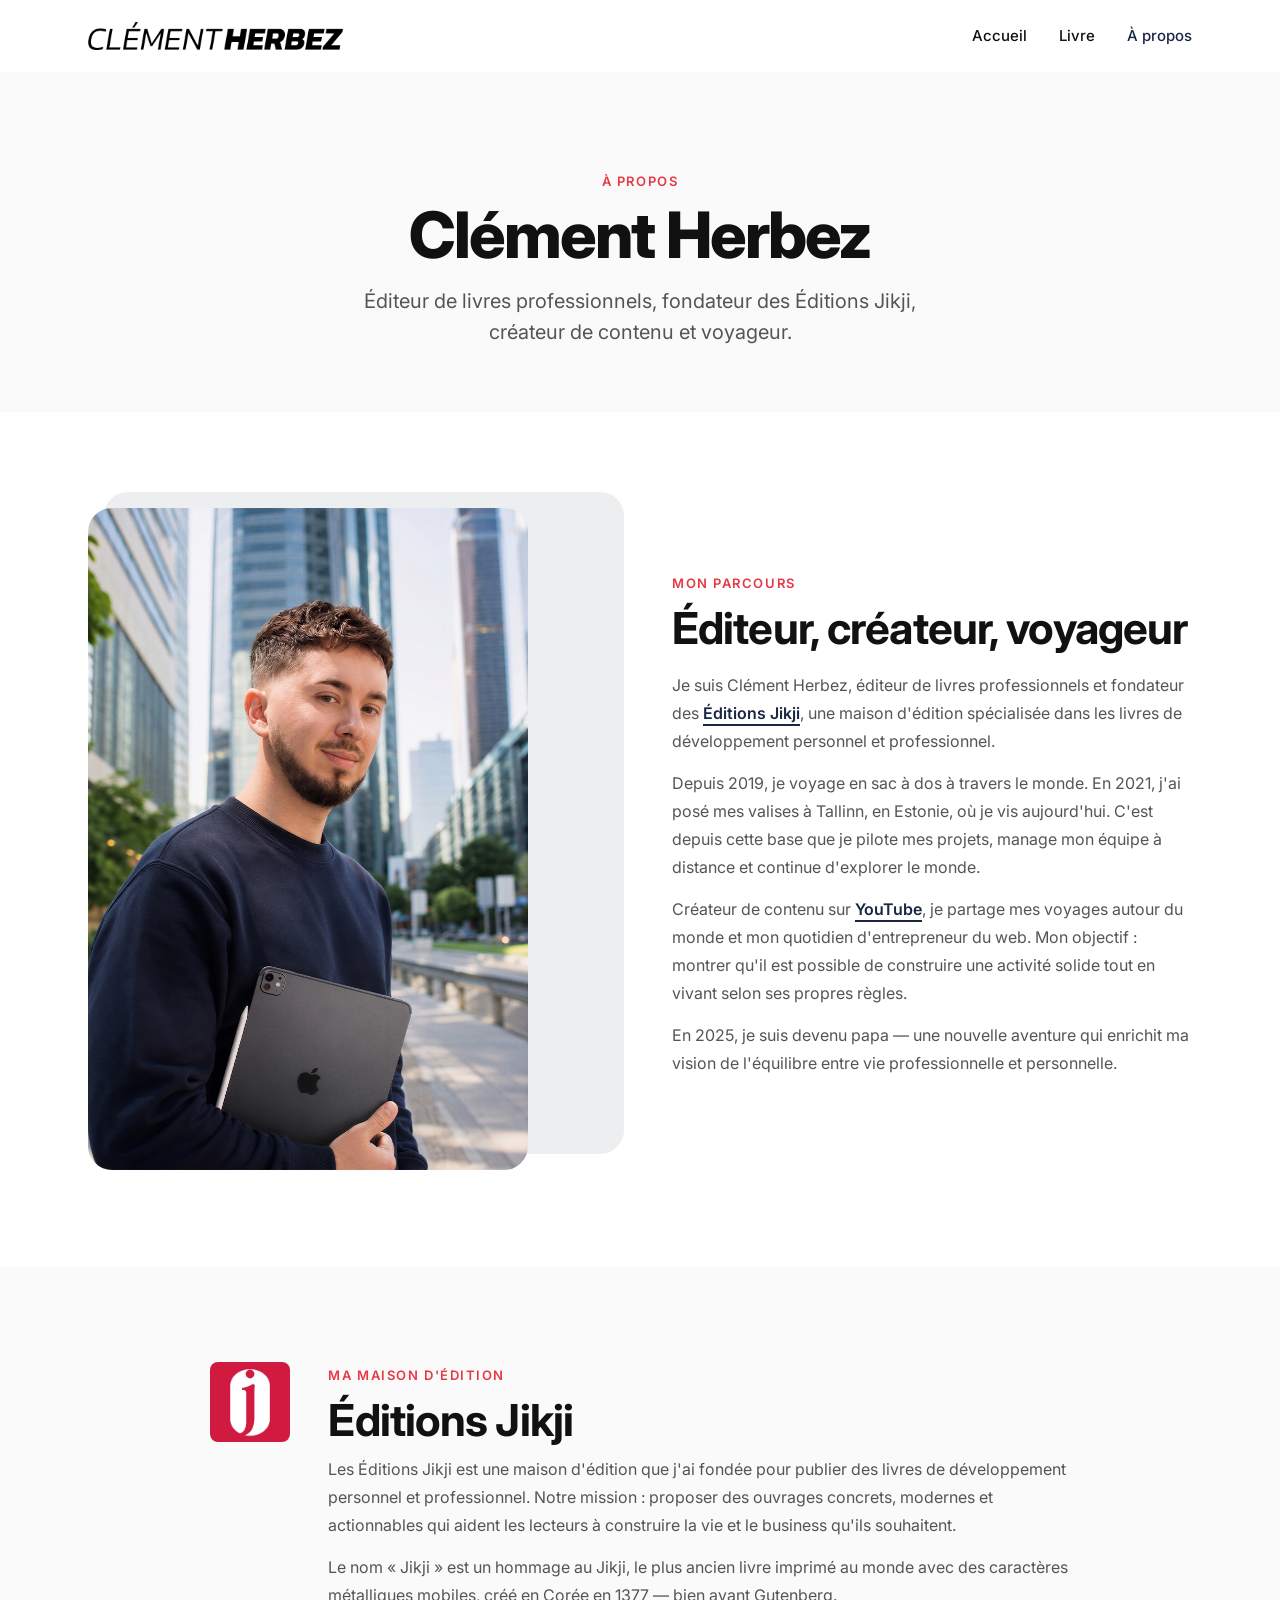
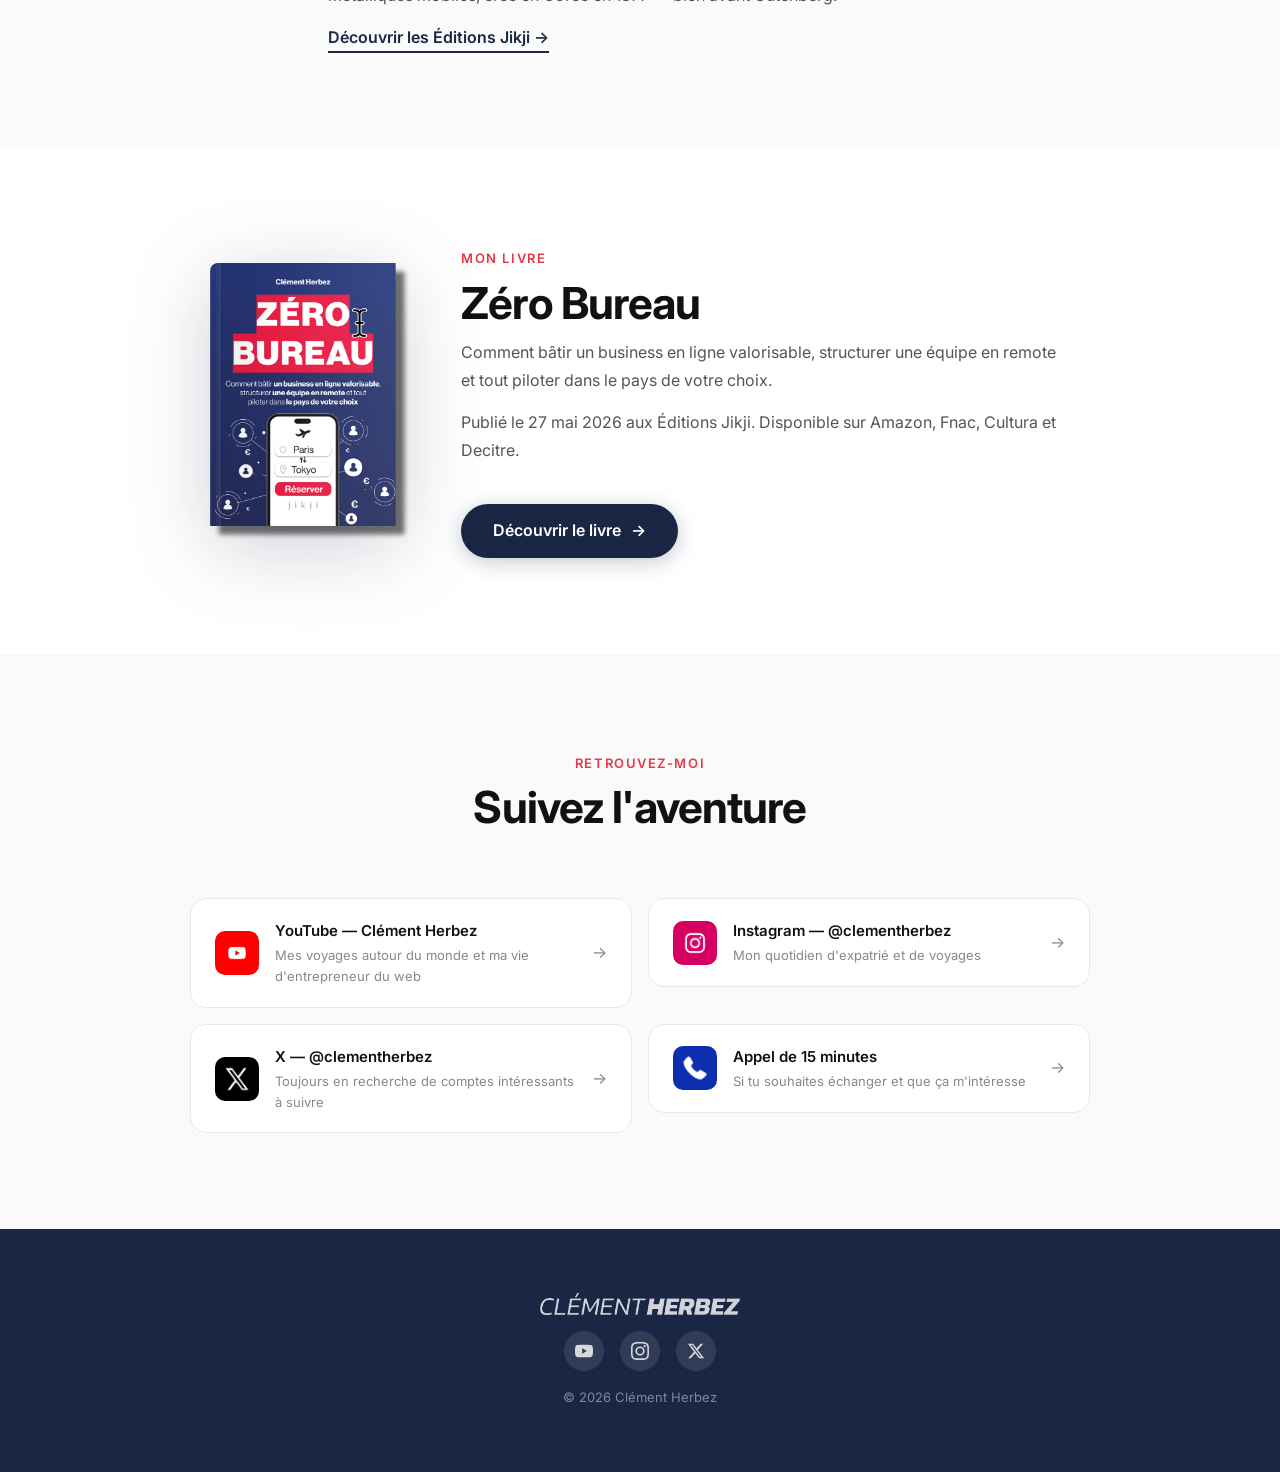
==== a-propos/index.html @ 5002c12a "URLs propres, fix footer/grilles, pitch livre, page À propos - URLs propres : livre/index.html + a-p" ====
<!DOCTYPE html>
<html lang="fr">
<head>
  <meta charset="UTF-8">
  <meta name="viewport" content="width=device-width, initial-scale=1.0">

  <title>À propos — Clément Herbez</title>
  <meta name="description" content="Découvrez Clément Herbez, éditeur de livres professionnels, fondateur des Éditions Jikji, créateur de contenu YouTube et auteur de Zéro Bureau. Expatrié à Tallinn, Estonie.">
  <meta name="author" content="Clément Herbez">
  <meta name="robots" content="index, follow">
  <link rel="canonical" href="https://clementherbez.com/a-propos/">

  <!-- Open Graph -->
  <meta property="og:type" content="profile">
  <meta property="og:url" content="https://clementherbez.com/a-propos/">
  <meta property="og:title" content="À propos — Clément Herbez">
  <meta property="og:description" content="Éditeur de livres professionnels, fondateur des Éditions Jikji, créateur YouTube et auteur de Zéro Bureau.">
  <meta property="og:image" content="https://clementherbez.com/assets/clement_herbez.jpg">
  <meta property="og:locale" content="fr_FR">
  <meta property="og:site_name" content="Clément Herbez">

  <!-- Twitter Card -->
  <meta name="twitter:card" content="summary">
  <meta name="twitter:site" content="@clementherbez">
  <meta name="twitter:creator" content="@clementherbez">
  <meta name="twitter:title" content="À propos — Clément Herbez">
  <meta name="twitter:description" content="Éditeur de livres professionnels, fondateur des Éditions Jikji, créateur YouTube et auteur de Zéro Bureau.">
  <meta name="twitter:image" content="https://clementherbez.com/assets/clement_herbez.jpg">

  <!-- Favicon -->
  <link rel="icon" type="image/png" href="../assets/favicon.png">
  <link rel="apple-touch-icon" href="../assets/favicon.png">

  <!-- Google Fonts -->
  <link rel="preconnect" href="https://fonts.googleapis.com">
  <link rel="preconnect" href="https://fonts.gstatic.com" crossorigin>
  <link href="https://fonts.googleapis.com/css2?family=Inter:wght@400;500;600;700;800&display=swap" rel="stylesheet">

  <link rel="stylesheet" href="../styles.css">

  <!-- Schema.org JSON-LD : AboutPage -->
  <script type="application/ld+json">
  {
    "@context": "https://schema.org",
    "@type": "AboutPage",
    "name": "À propos de Clément Herbez",
    "url": "https://clementherbez.com/a-propos/",
    "mainEntity": {
      "@type": "Person",
      "name": "Clément Herbez",
      "url": "https://clementherbez.com",
      "image": "https://clementherbez.com/assets/clement_herbez.jpg",
      "jobTitle": "Éditeur de livres professionnels",
      "description": "Éditeur de livres professionnels, fondateur des Éditions Jikji, créateur de contenu YouTube, expatrié à Tallinn en Estonie.",
      "nationality": { "@type": "Country", "name": "France" },
      "address": { "@type": "PostalAddress", "addressLocality": "Tallinn", "addressCountry": "EE" },
      "worksFor": {
        "@type": "Organization",
        "name": "Éditions Jikji",
        "url": "https://www.jikji-editions.com"
      },
      "sameAs": [
        "https://www.youtube.com/@clementherbez",
        "https://www.instagram.com/clementherbez",
        "https://x.com/clementherbez"
      ]
    }
  }
  </script>

  <!-- Schema.org JSON-LD : BreadcrumbList -->
  <script type="application/ld+json">
  {
    "@context": "https://schema.org",
    "@type": "BreadcrumbList",
    "itemListElement": [
      {
        "@type": "ListItem",
        "position": 1,
        "name": "Accueil",
        "item": "https://clementherbez.com/"
      },
      {
        "@type": "ListItem",
        "position": 2,
        "name": "À propos",
        "item": "https://clementherbez.com/a-propos/"
      }
    ]
  }
  </script>
</head>
<body>

  <!-- Navigation -->
  <header class="nav" role="banner">
    <div class="nav__inner">
      <a href="/" class="nav__logo" aria-label="Clément Herbez — Accueil">
        <img src="../assets/logo-clement-herbez.png" alt="Clément Herbez" height="28" width="256">
      </a>
      <nav aria-label="Navigation principale">
        <ul class="nav__links">
          <li><a href="/">Accueil</a></li>
          <li><a href="/livre/">Livre</a></li>
          <li><a href="/a-propos/">À propos</a></li>
        </ul>
      </nav>
      <button class="nav__hamburger" aria-label="Ouvrir le menu" aria-expanded="false">
        <span></span><span></span><span></span>
      </button>
    </div>
  </header>

  <main>

    <!-- Hero À propos -->
    <section class="about-hero section" aria-label="À propos">
      <div class="container">
        <div class="reveal">
          <span class="section-label">À propos</span>
          <h1>Clément Herbez</h1>
          <p class="about-hero__subtitle">Éditeur de livres professionnels, fondateur des Éditions Jikji, créateur de contenu et voyageur.</p>
        </div>
      </div>
    </section>

    <!-- Bio complète -->
    <section class="about section" aria-label="Biographie">
      <div class="container">
        <div class="about__inner">
          <div class="about__photo-wrap reveal">
            <img
              class="about__photo"
              src="../assets/clement_herbez.jpg"
              alt="Clément Herbez"
              width="840"
              height="1264"
              loading="lazy"
            >
          </div>
          <div class="about__content reveal">
            <span class="section-label">Mon parcours</span>
            <h2 class="about__title">Éditeur, créateur, voyageur</h2>
            <div class="about__bio">
              <p>Je suis Clément Herbez, éditeur de livres professionnels et fondateur des <a href="https://www.jikji-editions.com/" class="about__link" target="_blank" rel="noopener noreferrer">Éditions Jikji</a>, une maison d'édition spécialisée dans les livres de développement personnel et professionnel.</p>
              <p>Depuis 2019, je voyage en sac à dos à travers le monde. En 2021, j'ai posé mes valises à Tallinn, en Estonie, où je vis aujourd'hui. C'est depuis cette base que je pilote mes projets, manage mon équipe à distance et continue d'explorer le monde.</p>
              <p>Créateur de contenu sur <a href="https://www.youtube.com/@clementherbez" class="about__link" target="_blank" rel="noopener noreferrer">YouTube</a>, je partage mes voyages autour du monde et mon quotidien d'entrepreneur du web. Mon objectif : montrer qu'il est possible de construire une activité solide tout en vivant selon ses propres règles.</p>
              <p>En 2025, je suis devenu papa — une nouvelle aventure qui enrichit ma vision de l'équilibre entre vie professionnelle et personnelle.</p>
            </div>
          </div>
        </div>
      </div>
    </section>

    <!-- Éditions Jikji -->
    <section class="jikji-section section" aria-label="Éditions Jikji">
      <div class="container">
        <div class="jikji-section__inner reveal">
          <img
            class="jikji-section__logo"
            src="../assets/logo-jikji.png"
            alt="Logo Éditions Jikji"
            width="80"
            height="80"
            loading="lazy"
          >
          <div>
            <span class="section-label">Ma maison d'édition</span>
            <h2 class="jikji-section__title">Éditions Jikji</h2>
            <div class="jikji-section__body">
              <p>Les Éditions Jikji est une maison d'édition que j'ai fondée pour publier des livres de développement personnel et professionnel. Notre mission : proposer des ouvrages concrets, modernes et actionnables qui aident les lecteurs à construire la vie et le business qu'ils souhaitent.</p>
              <p>Le nom « Jikji » est un hommage au Jikji, le plus ancien livre imprimé au monde avec des caractères métalliques mobiles, créé en Corée en 1377 — bien avant Gutenberg.</p>
            </div>
            <a href="https://www.jikji-editions.com/" class="about__link" target="_blank" rel="noopener noreferrer" style="margin-top: 1rem; display: inline-block;">Découvrir les Éditions Jikji →</a>
          </div>
        </div>
      </div>
    </section>

    <!-- Zéro Bureau -->
    <section class="book-section section" aria-label="Zéro Bureau">
      <div class="container">
        <div class="book-section__inner reveal">
          <img
            class="book-section__cover"
            src="../assets/zero_bureau.png"
            alt="Couverture du livre Zéro Bureau"
            width="1204"
            height="1666"
            loading="lazy"
          >
          <div>
            <span class="section-label">Mon livre</span>
            <h2 class="book-section__title">Zéro Bureau</h2>
            <div class="book-section__body">
              <p>Comment bâtir un business en ligne valorisable, structurer une équipe en remote et tout piloter dans le pays de votre choix.</p>
              <p>Publié le 27 mai 2026 aux Éditions Jikji. Disponible sur Amazon, Fnac, Cultura et Decitre.</p>
            </div>
            <a href="/livre/" class="hero__cta" style="margin-top: 0.5rem;">
              Découvrir le livre <span class="hero__cta-arrow" aria-hidden="true">→</span>
            </a>
          </div>
        </div>
      </div>
    </section>

    <!-- Retrouvez-moi -->
    <section class="links-section section" aria-label="Liens et réseaux">
      <div class="container">
        <div class="links-section__header reveal">
          <span class="section-label">Retrouvez-moi</span>
          <h2>Suivez l'aventure</h2>
        </div>
        <ul class="links-grid reveal-stagger" role="list">
          <li>
            <a href="https://www.youtube.com/@clementherbez" class="link-card" target="_blank" rel="noopener noreferrer">
              <img class="link-card__icon" src="../assets/logo-youtube.png" alt="" width="44" height="44">
              <div class="link-card__text">
                <span class="link-card__title">YouTube — Clément Herbez</span>
                <span class="link-card__desc">Mes voyages autour du monde et ma vie d'entrepreneur du web</span>
              </div>
              <span class="link-card__arrow" aria-hidden="true">→</span>
            </a>
          </li>
          <li>
            <a href="https://www.instagram.com/clementherbez" class="link-card" target="_blank" rel="noopener noreferrer">
              <img class="link-card__icon" src="../assets/logo-instagram.png" alt="" width="44" height="44">
              <div class="link-card__text">
                <span class="link-card__title">Instagram — @clementherbez</span>
                <span class="link-card__desc">Mon quotidien d'expatrié et de voyages</span>
              </div>
              <span class="link-card__arrow" aria-hidden="true">→</span>
            </a>
          </li>
          <li>
            <a href="https://x.com/clementherbez" class="link-card" target="_blank" rel="noopener noreferrer">
              <img class="link-card__icon" src="../assets/logo-x.png" alt="" width="44" height="44">
              <div class="link-card__text">
                <span class="link-card__title">X — @clementherbez</span>
                <span class="link-card__desc">Toujours en recherche de comptes intéressants à suivre</span>
              </div>
              <span class="link-card__arrow" aria-hidden="true">→</span>
            </a>
          </li>
          <li>
            <a href="https://cal.com/herbez/15min" class="link-card" target="_blank" rel="noopener noreferrer">
              <img class="link-card__icon" src="../assets/logo-appel.png" alt="" width="44" height="44">
              <div class="link-card__text">
                <span class="link-card__title">Appel de 15 minutes</span>
                <span class="link-card__desc">Si tu souhaites échanger et que ça m'intéresse</span>
              </div>
              <span class="link-card__arrow" aria-hidden="true">→</span>
            </a>
          </li>
        </ul>
      </div>
    </section>

  </main>

  <!-- Footer -->
  <footer class="site-footer" role="contentinfo">
    <div class="container">
      <div class="site-footer__inner">
        <a href="/" class="site-footer__logo" aria-label="Clément Herbez — Accueil">
          <img src="../assets/logo-clement-herbez.png" alt="Clément Herbez" height="22" width="200">
        </a>
        <ul class="site-footer__social" aria-label="Réseaux sociaux">
          <li><a href="https://www.youtube.com/@clementherbez" target="_blank" rel="noopener noreferrer" aria-label="YouTube"><svg width="18" height="18" viewBox="0 0 24 24" fill="currentColor"><path d="M23.498 6.186a3.016 3.016 0 0 0-2.122-2.136C19.505 3.545 12 3.545 12 3.545s-7.505 0-9.377.505A3.017 3.017 0 0 0 .502 6.186C0 8.07 0 12 0 12s0 3.93.502 5.814a3.016 3.016 0 0 0 2.122 2.136c1.871.505 9.376.505 9.376.505s7.505 0 9.377-.505a3.015 3.015 0 0 0 2.122-2.136C24 15.93 24 12 24 12s0-3.93-.502-5.814zM9.545 15.568V8.432L15.818 12l-6.273 3.568z"/></svg></a></li>
          <li><a href="https://www.instagram.com/clementherbez" target="_blank" rel="noopener noreferrer" aria-label="Instagram"><svg width="18" height="18" viewBox="0 0 24 24" fill="currentColor"><path d="M12 2.163c3.204 0 3.584.012 4.85.07 3.252.148 4.771 1.691 4.919 4.919.058 1.265.069 1.645.069 4.849 0 3.205-.012 3.584-.069 4.849-.149 3.225-1.664 4.771-4.919 4.919-1.266.058-1.644.07-4.85.07-3.204 0-3.584-.012-4.849-.07-3.26-.149-4.771-1.699-4.919-4.92-.058-1.265-.07-1.644-.07-4.849 0-3.204.013-3.583.07-4.849.149-3.227 1.664-4.771 4.919-4.919 1.266-.057 1.645-.069 4.849-.069zM12 0C8.741 0 8.333.014 7.053.072 2.695.272.273 2.69.073 7.052.014 8.333 0 8.741 0 12c0 3.259.014 3.668.072 4.948.2 4.358 2.618 6.78 6.98 6.98C8.333 23.986 8.741 24 12 24c3.259 0 3.668-.014 4.948-.072 4.354-.2 6.782-2.618 6.979-6.98.059-1.28.073-1.689.073-4.948 0-3.259-.014-3.667-.072-4.947-.196-4.354-2.617-6.78-6.979-6.98C15.668.014 15.259 0 12 0zm0 5.838a6.162 6.162 0 1 0 0 12.324 6.162 6.162 0 0 0 0-12.324zM12 16a4 4 0 1 1 0-8 4 4 0 0 1 0 8zm6.406-11.845a1.44 1.44 0 1 0 0 2.881 1.44 1.44 0 0 0 0-2.881z"/></svg></a></li>
          <li><a href="https://x.com/clementherbez" target="_blank" rel="noopener noreferrer" aria-label="X / Twitter"><svg width="18" height="18" viewBox="0 0 24 24" fill="currentColor"><path d="M18.244 2.25h3.308l-7.227 8.26 8.502 11.24H16.17l-5.214-6.817L4.99 21.75H1.68l7.73-8.835L1.254 2.25H8.08l4.713 6.231zm-1.161 17.52h1.833L7.084 4.126H5.117z"/></svg></a></li>
        </ul>
        <p class="site-footer__copy">&copy; 2026 Clément Herbez</p>
      </div>
    </div>
  </footer>

  <script src="../script.js"></script>
</body>
</html>
---- styles.css ----
/* ===== Variables ===== */
:root {
  --color-bg: #fafafa;
  --color-surface: #ffffff;
  --color-border: #e8e8e8;
  --color-text: #111111;
  --color-text-secondary: #555555;
  --color-text-muted: #888888;
  --color-navy: #1a2744;
  --color-navy-light: #243460;
  --color-red: #e63946;

  --font-base: 'Inter', -apple-system, BlinkMacSystemFont, 'Segoe UI', sans-serif;

  --space-xs: 0.5rem;
  --space-sm: 1rem;
  --space-md: 2rem;
  --space-lg: 4rem;
  --space-xl: 6rem;
  --space-2xl: 8rem;

  --max-width: 1200px;
  --max-width-text: 680px;
  --container-pad: clamp(1.25rem, 5vw, 3rem);

  --radius-sm: 8px;
  --radius-md: 16px;
  --radius-lg: 24px;

  --transition-fast: 180ms ease;
  --transition-med: 300ms ease;

  --nav-height: 72px;
}

/* ===== Reset ===== */
*, *::before, *::after {
  margin: 0;
  padding: 0;
  box-sizing: border-box;
}

ul, ol { list-style: none; }
img { display: block; max-width: 100%; height: auto; }

/* ===== Base ===== */
html {
  font-size: 16px;
  -webkit-text-size-adjust: 100%;
  scroll-behavior: smooth;
}

body {
  font-family: var(--font-base);
  background-color: var(--color-bg);
  color: var(--color-text);
  line-height: 1.6;
  -webkit-font-smoothing: antialiased;
  -moz-osx-font-smoothing: grayscale;
}

/* ===== Typography ===== */
h1 {
  font-size: clamp(2.5rem, 5vw, 4rem);
  font-weight: 800;
  letter-spacing: -0.03em;
  line-height: 1.1;
}

h2 {
  font-size: clamp(1.75rem, 3.5vw, 2.75rem);
  font-weight: 700;
  letter-spacing: -0.02em;
  line-height: 1.2;
}

h3 {
  font-size: clamp(1.25rem, 2.5vw, 1.75rem);
  font-weight: 600;
}

/* ===== Layout ===== */
.container {
  max-width: var(--max-width);
  margin-inline: auto;
  padding-inline: var(--container-pad);
}

.section {
  padding-block: var(--space-xl);
}

.section--large {
  padding-block: var(--space-2xl);
}

.section-label {
  display: inline-block;
  font-size: 0.8125rem;
  font-weight: 600;
  letter-spacing: 0.12em;
  text-transform: uppercase;
  color: var(--color-red);
  margin-bottom: var(--space-xs);
}

/* ===== Navigation ===== */
.nav {
  position: fixed;
  top: 0;
  left: 0;
  right: 0;
  height: var(--nav-height);
  background: rgba(255, 255, 255, 0.92);
  backdrop-filter: blur(12px);
  -webkit-backdrop-filter: blur(12px);
  border-bottom: 1px solid transparent;
  z-index: 100;
  transition: border-color var(--transition-med), box-shadow var(--transition-med);
}

.nav.scrolled {
  border-bottom-color: var(--color-border);
  box-shadow: 0 1px 24px rgba(0, 0, 0, 0.06);
}

.nav__inner {
  display: flex;
  align-items: center;
  justify-content: space-between;
  height: 100%;
  max-width: var(--max-width);
  margin-inline: auto;
  padding-inline: var(--container-pad);
}

.nav__logo img {
  height: 24px;
  width: auto;
}

.nav__links {
  display: flex;
  align-items: center;
  gap: var(--space-md);
}

.nav__links a {
  font-size: 0.9375rem;
  font-weight: 500;
  color: var(--color-text);
  text-decoration: none;
  transition: color var(--transition-fast);
}

.nav__links a:hover,
.nav__links a.active {
  color: var(--color-navy);
}

.nav__hamburger {
  display: none;
  flex-direction: column;
  gap: 5px;
  cursor: pointer;
  padding: 4px;
  background: none;
  border: none;
}

.nav__hamburger span {
  display: block;
  width: 24px;
  height: 2px;
  background: var(--color-text);
  border-radius: 2px;
  transition: transform var(--transition-fast), opacity var(--transition-fast);
}

.nav__hamburger.is-open span:nth-child(1) {
  transform: translateY(7px) rotate(45deg);
}
.nav__hamburger.is-open span:nth-child(2) {
  opacity: 0;
}
.nav__hamburger.is-open span:nth-child(3) {
  transform: translateY(-7px) rotate(-45deg);
}

@media (max-width: 767px) {
  .nav__links {
    display: none;
    flex-direction: column;
    position: fixed;
    top: var(--nav-height);
    left: 0;
    right: 0;
    background: var(--color-surface);
    padding: 1.5rem var(--container-pad) 2rem;
    border-bottom: 1px solid var(--color-border);
    gap: 1.5rem;
    font-size: 1.125rem;
  }

  .nav__links.open {
    display: flex;
  }

  .nav__hamburger {
    display: flex;
  }
}

/* ===== Hero ===== */
.hero {
  padding-top: calc(var(--nav-height) + var(--space-xl));
  padding-bottom: var(--space-xl);
  overflow: hidden;
}

.hero__inner {
  display: grid;
  grid-template-columns: 1fr 1fr;
  gap: clamp(2rem, 5vw, 5rem);
  align-items: center;
}

.hero__label {
  display: inline-block;
  font-size: 0.8125rem;
  font-weight: 600;
  letter-spacing: 0.12em;
  text-transform: uppercase;
  color: var(--color-red);
  margin-bottom: var(--space-sm);
}

.hero__title {
  margin-bottom: var(--space-sm);
}

.hero__subtitle {
  font-size: clamp(1rem, 2vw, 1.25rem);
  color: var(--color-text-secondary);
  margin-bottom: var(--space-md);
  max-width: 480px;
  line-height: 1.55;
}

.hero__meta {
  font-size: 0.875rem;
  color: var(--color-text-muted);
  margin-bottom: var(--space-md);
  font-weight: 500;
}

.hero__meta strong {
  color: var(--color-navy);
}

.hero__cta {
  display: inline-flex;
  align-items: center;
  gap: 0.625rem;
  background: var(--color-navy);
  color: #ffffff;
  font-size: 1rem;
  font-weight: 600;
  padding: 0.875rem 2rem;
  border-radius: 999px;
  text-decoration: none;
  transition: background var(--transition-fast), transform var(--transition-fast), box-shadow var(--transition-fast);
  box-shadow: 0 4px 20px rgba(26, 39, 68, 0.25);
}

.hero__cta:hover {
  background: var(--color-navy-light);
  transform: translateY(-2px);
  box-shadow: 0 8px 28px rgba(26, 39, 68, 0.32);
}

.hero__cta-arrow {
  display: inline-block;
  transition: transform var(--transition-fast);
}

.hero__cta:hover .hero__cta-arrow {
  transform: translateX(3px);
}

.hero__book {
  display: flex;
  justify-content: center;
  align-items: center;
}

.hero__book-img {
  width: 100%;
  max-width: 360px;
  height: auto;
  filter: drop-shadow(0 32px 64px rgba(26, 39, 68, 0.28));
  transition: transform 600ms cubic-bezier(0.23, 1, 0.32, 1);
}

.hero__book-img:hover {
  transform: rotate(-2deg) scale(1.03);
}

@media (max-width: 767px) {
  .hero {
    padding-top: calc(var(--nav-height) + var(--space-lg));
  }

  .hero__inner {
    grid-template-columns: 1fr;
    text-align: center;
  }

  .hero__book {
    order: -1;
  }

  .hero__book-img {
    max-width: 220px;
  }

  .hero__subtitle {
    margin-inline: auto;
  }
}

/* ===== Hero Centered (livre page) ===== */
.hero--centered .hero__inner {
  display: flex;
  flex-direction: column;
  align-items: center;
  text-align: center;
  gap: clamp(2rem, 4vw, 3rem);
}

.hero--centered .hero__book {
  order: -1;
}

.hero--centered .hero__book-img {
  max-width: 580px;
  filter: drop-shadow(0 24px 56px rgba(26, 39, 68, 0.22));
  border-radius: var(--radius-md);
}

.hero--centered .hero__subtitle {
  margin-inline: auto;
}

@media (max-width: 767px) {
  .hero--centered .hero__book-img {
    max-width: 100%;
  }
}

/* ===== About / Qui suis-je ===== */
.about {
  background: var(--color-surface);
}

.about__inner {
  display: grid;
  grid-template-columns: 1fr 1fr;
  gap: clamp(2rem, 5vw, 5rem);
  align-items: center;
}

.about__photo-wrap {
  position: relative;
}

.about__photo {
  width: 100%;
  max-width: 440px;
  aspect-ratio: 840 / 1264;
  object-fit: cover;
  border-radius: var(--radius-lg);
}

.about__photo-wrap::before {
  content: '';
  position: absolute;
  inset: -16px -16px 16px 16px;
  background: var(--color-navy);
  border-radius: var(--radius-lg);
  z-index: -1;
  opacity: 0.08;
}

.about__title {
  margin-bottom: var(--space-sm);
}

.about__bio {
  color: var(--color-text-secondary);
  line-height: 1.75;
  margin-bottom: var(--space-md);
}

.about__bio p + p {
  margin-top: 0.875rem;
}

.about__link {
  color: var(--color-navy);
  font-weight: 600;
  text-decoration: none;
  border-bottom: 2px solid var(--color-navy);
  padding-bottom: 1px;
  transition: color var(--transition-fast), border-color var(--transition-fast);
}

.about__link:hover {
  color: var(--color-red);
  border-color: var(--color-red);
}

@media (max-width: 767px) {
  .about__inner {
    grid-template-columns: 1fr;
  }

  .about__photo {
    max-width: 280px;
    margin-inline: auto;
  }

  .about__photo-wrap::before {
    inset: -10px -10px 10px 10px;
  }
}

/* ===== Links Section (Retrouvez-moi) ===== */
.links-section {
  background: var(--color-bg);
}

.links-section__header {
  text-align: center;
  margin-bottom: var(--space-lg);
}

.links-grid {
  display: grid;
  grid-template-columns: repeat(2, 1fr);
  grid-auto-rows: 1fr;
  gap: 1rem;
  max-width: 900px;
  margin-inline: auto;
}

.link-card {
  display: flex;
  align-items: center;
  gap: 1rem;
  padding: 1.25rem 1.5rem;
  background: var(--color-surface);
  border: 1px solid var(--color-border);
  border-radius: var(--radius-md);
  text-decoration: none;
  color: var(--color-text);
  transition: border-color var(--transition-fast), box-shadow var(--transition-fast), transform var(--transition-fast);
}

.link-card:hover {
  border-color: var(--color-navy);
  box-shadow: 0 4px 20px rgba(26, 39, 68, 0.1);
  transform: translateY(-2px);
}

.link-card:focus-visible {
  outline: 2px solid var(--color-navy);
  outline-offset: 2px;
}

.link-card__icon {
  width: 44px;
  height: 44px;
  object-fit: contain;
  flex-shrink: 0;
  border-radius: 10px;
}

.link-card__text {
  flex: 1;
  min-width: 0;
}

.link-card__title {
  font-size: 0.9375rem;
  font-weight: 600;
  display: block;
}

.link-card__desc {
  font-size: 0.8125rem;
  color: var(--color-text-muted);
  margin-top: 2px;
  display: block;
}

.link-card__arrow {
  color: var(--color-text-muted);
  font-size: 1rem;
  margin-left: auto;
  flex-shrink: 0;
  transition: transform var(--transition-fast), color var(--transition-fast);
}

.link-card:hover .link-card__arrow {
  transform: translateX(3px);
  color: var(--color-navy);
}

@media (max-width: 767px) {
  .links-grid {
    grid-template-columns: 1fr;
  }
}

/* ===== Footer ===== */
.site-footer {
  background: var(--color-navy);
  color: rgba(255, 255, 255, 0.7);
  padding-block: var(--space-lg);
}

.site-footer__inner {
  display: flex;
  flex-direction: column;
  align-items: center;
  gap: var(--space-sm);
  text-align: center;
}

.site-footer__logo img {
  height: 22px;
  width: auto;
  filter: brightness(0) invert(1);
  opacity: 0.8;
}

.site-footer__social {
  display: flex;
  gap: 1rem;
}

.site-footer__social a {
  display: flex;
  align-items: center;
  justify-content: center;
  width: 40px;
  height: 40px;
  border-radius: 50%;
  background: rgba(255, 255, 255, 0.1);
  color: rgba(255, 255, 255, 0.8);
  transition: background var(--transition-fast), color var(--transition-fast);
}

.site-footer__social a:hover {
  background: rgba(255, 255, 255, 0.2);
  color: #ffffff;
}

.site-footer__social svg {
  width: 18px;
  height: 18px;
  fill: currentColor;
}

.site-footer__copy {
  font-size: 0.8125rem;
  color: rgba(255, 255, 255, 0.45);
}

/* ===== Buy Buttons (livre page) ===== */
.buy-section {
  background: var(--color-surface);
}

.buy-section__header {
  text-align: center;
  margin-bottom: var(--space-lg);
}

.buy-grid {
  display: grid;
  grid-template-columns: repeat(4, 1fr);
  gap: 1rem;
  max-width: 800px;
  margin-inline: auto;
}

.buy-btn {
  display: flex;
  align-items: center;
  justify-content: center;
  padding: 1rem 1.25rem;
  background: var(--color-surface);
  border: 2px solid var(--color-border);
  border-radius: var(--radius-md);
  text-decoration: none;
  color: var(--color-text);
  font-weight: 600;
  font-size: 0.9375rem;
  transition: border-color var(--transition-fast), background var(--transition-fast), color var(--transition-fast), transform var(--transition-fast), box-shadow var(--transition-fast);
}

.buy-btn:hover {
  border-color: var(--color-navy);
  background: var(--color-navy);
  color: #ffffff;
  transform: translateY(-2px);
  box-shadow: 0 4px 20px rgba(26, 39, 68, 0.2);
}

.buy-btn--primary {
  border-color: var(--color-navy);
  background: var(--color-navy);
  color: #ffffff;
  box-shadow: 0 4px 16px rgba(26, 39, 68, 0.2);
}

.buy-btn--primary:hover {
  background: var(--color-navy-light);
  border-color: var(--color-navy-light);
  box-shadow: 0 8px 28px rgba(26, 39, 68, 0.32);
}

@media (max-width: 767px) {
  .buy-grid {
    grid-template-columns: repeat(2, 1fr);
  }
}

/* ===== Pitch Section (livre page) ===== */
.pitch {
  background: var(--color-bg);
}

.pitch__inner {
  max-width: 740px;
  margin-inline: auto;
}

.pitch__inner .section-label,
.pitch__inner h2 {
  text-align: center;
}

.pitch__inner h2 {
  margin-bottom: var(--space-md);
}

.pitch__body {
  color: var(--color-text-secondary);
  font-size: 1.0625rem;
  line-height: 1.8;
}

.pitch__body p + p {
  margin-top: 1.125rem;
}

.pitch__body p:first-child {
  font-size: 1.1875rem;
  color: var(--color-text);
  font-weight: 500;
  font-style: italic;
}

/* ===== Livre Author Section ===== */
.livre-author .about__inner {
  max-width: 860px;
  margin-inline: auto;
}

.livre-author .about__photo {
  max-width: 280px;
}

/* ===== About Page Hero ===== */
.about-hero {
  padding-top: calc(var(--nav-height) + var(--space-xl));
  padding-bottom: var(--space-lg);
  text-align: center;
}

.about-hero__subtitle {
  color: var(--color-text-secondary);
  font-size: clamp(1rem, 2vw, 1.25rem);
  line-height: 1.55;
  max-width: 560px;
  margin-inline: auto;
  margin-top: var(--space-sm);
}

/* ===== About Page — Jikji Section ===== */
.jikji-section {
  background: var(--color-bg);
}

.jikji-section__inner {
  display: grid;
  grid-template-columns: auto 1fr;
  gap: clamp(1.5rem, 3vw, 3rem);
  align-items: start;
  max-width: 860px;
  margin-inline: auto;
}

.jikji-section__logo {
  width: 80px;
  height: 80px;
  object-fit: contain;
  border-radius: var(--radius-sm);
}

.jikji-section__title {
  margin-bottom: var(--space-xs);
}

.jikji-section__body {
  color: var(--color-text-secondary);
  line-height: 1.75;
}

.jikji-section__body p + p {
  margin-top: 0.875rem;
}

@media (max-width: 767px) {
  .jikji-section__inner {
    grid-template-columns: 1fr;
    text-align: center;
  }

  .jikji-section__logo {
    margin-inline: auto;
  }
}

/* ===== About Page — Book Section ===== */
.book-section {
  background: var(--color-surface);
}

.book-section__inner {
  display: grid;
  grid-template-columns: auto 1fr;
  gap: clamp(2rem, 4vw, 4rem);
  align-items: center;
  max-width: 860px;
  margin-inline: auto;
}

.book-section__cover {
  width: 200px;
  height: auto;
  filter: drop-shadow(0 16px 40px rgba(26, 39, 68, 0.22));
  border-radius: var(--radius-sm);
}

.book-section__title {
  margin-bottom: var(--space-xs);
}

.book-section__body {
  color: var(--color-text-secondary);
  line-height: 1.75;
  margin-bottom: var(--space-md);
}

.book-section__body p + p {
  margin-top: 0.875rem;
}

@media (max-width: 767px) {
  .book-section__inner {
    grid-template-columns: 1fr;
    text-align: center;
  }

  .book-section__cover {
    margin-inline: auto;
    width: 160px;
  }
}

/* ===== Scroll Reveal Animations ===== */
.reveal {
  opacity: 0;
  transform: translateY(28px);
  transition: opacity 0.6s ease, transform 0.6s ease;
}

.reveal.is-visible {
  opacity: 1;
  transform: translateY(0);
}

.reveal-stagger > * {
  opacity: 0;
  transform: translateY(20px);
  transition: opacity 0.5s ease, transform 0.5s ease;
}

.reveal-stagger.is-visible > *:nth-child(1) { transition-delay: 0ms; }
.reveal-stagger.is-visible > *:nth-child(2) { transition-delay: 80ms; }
.reveal-stagger.is-visible > *:nth-child(3) { transition-delay: 160ms; }
.reveal-stagger.is-visible > *:nth-child(4) { transition-delay: 240ms; }
.reveal-stagger.is-visible > *:nth-child(5) { transition-delay: 320ms; }

.reveal-stagger.is-visible > * {
  opacity: 1;
  transform: translateY(0);
}

@media (prefers-reduced-motion: reduce) {
  .reveal,
  .reveal-stagger > * {
    opacity: 1;
    transform: none;
    transition: none;
  }
}

/* ===== Responsive — Tablet+ ===== */
@media (min-width: 768px) {
  .nav__logo img {
    height: 28px;
  }
}
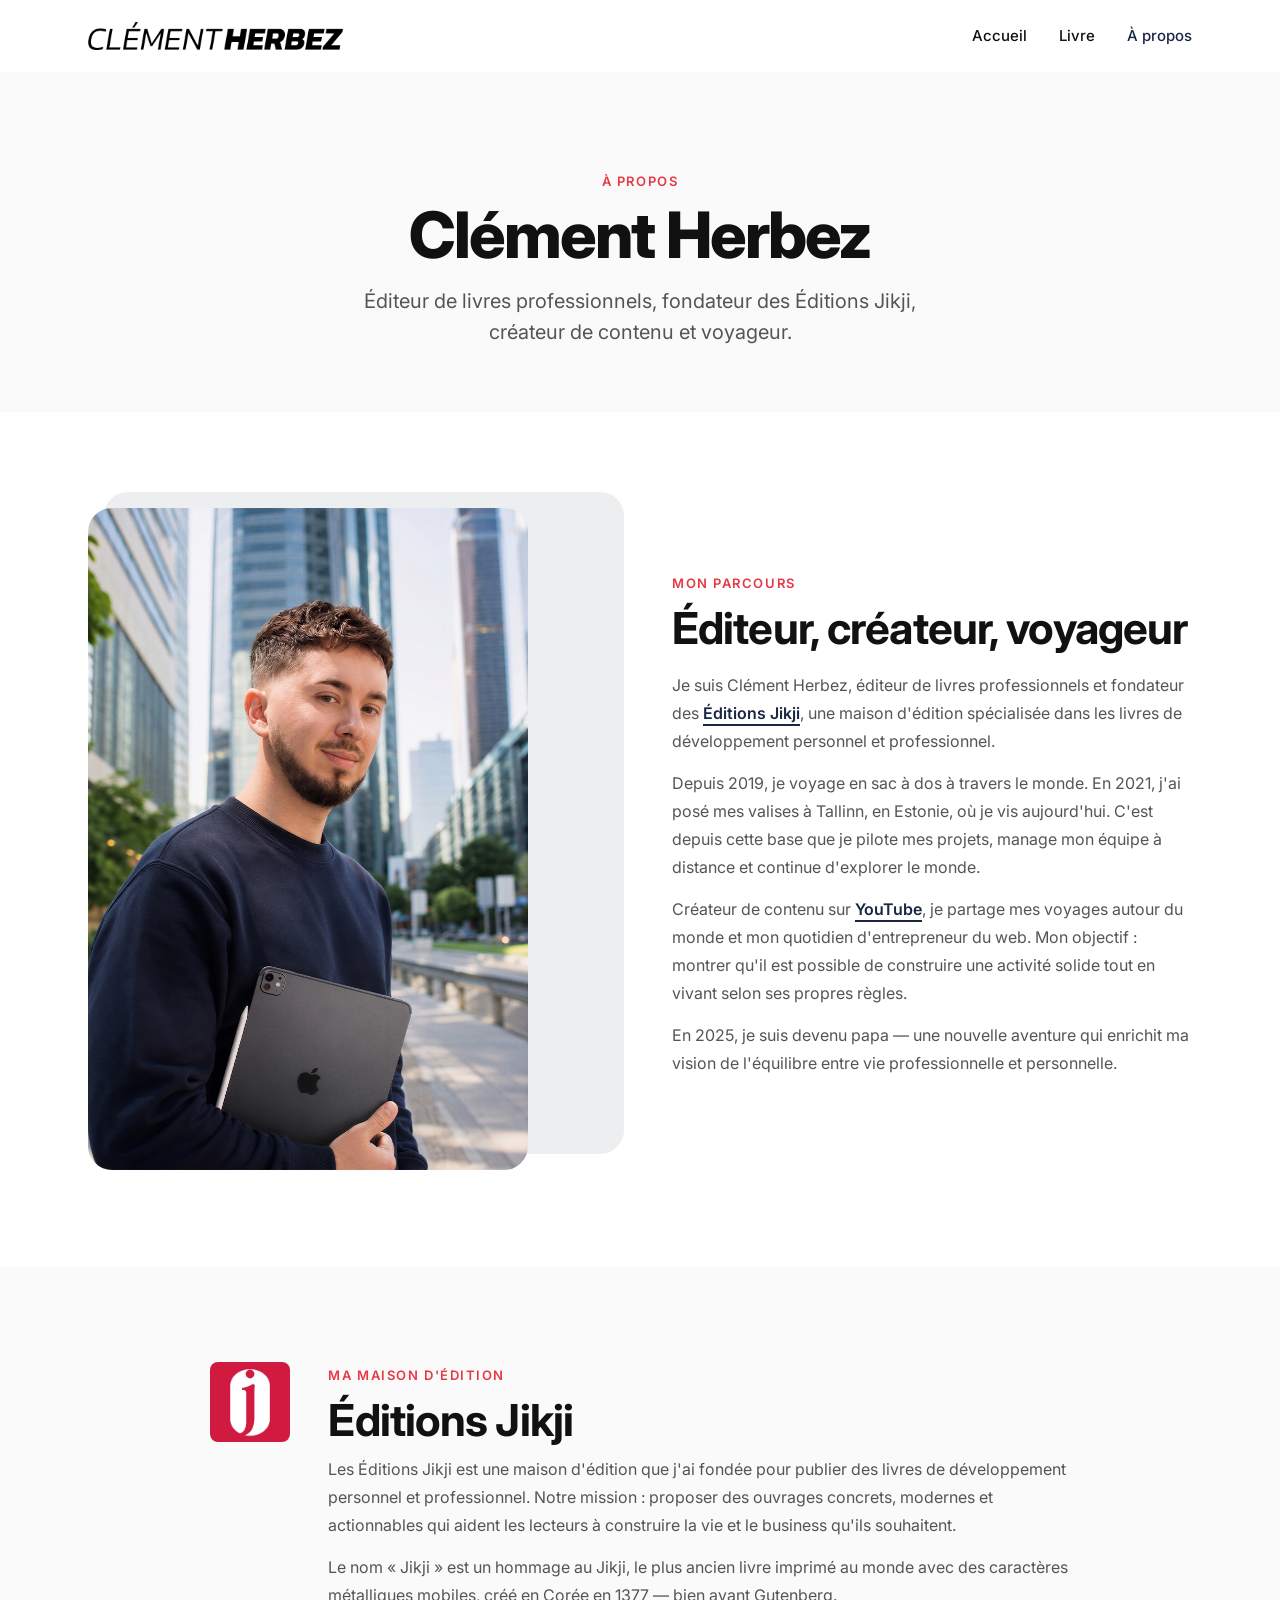
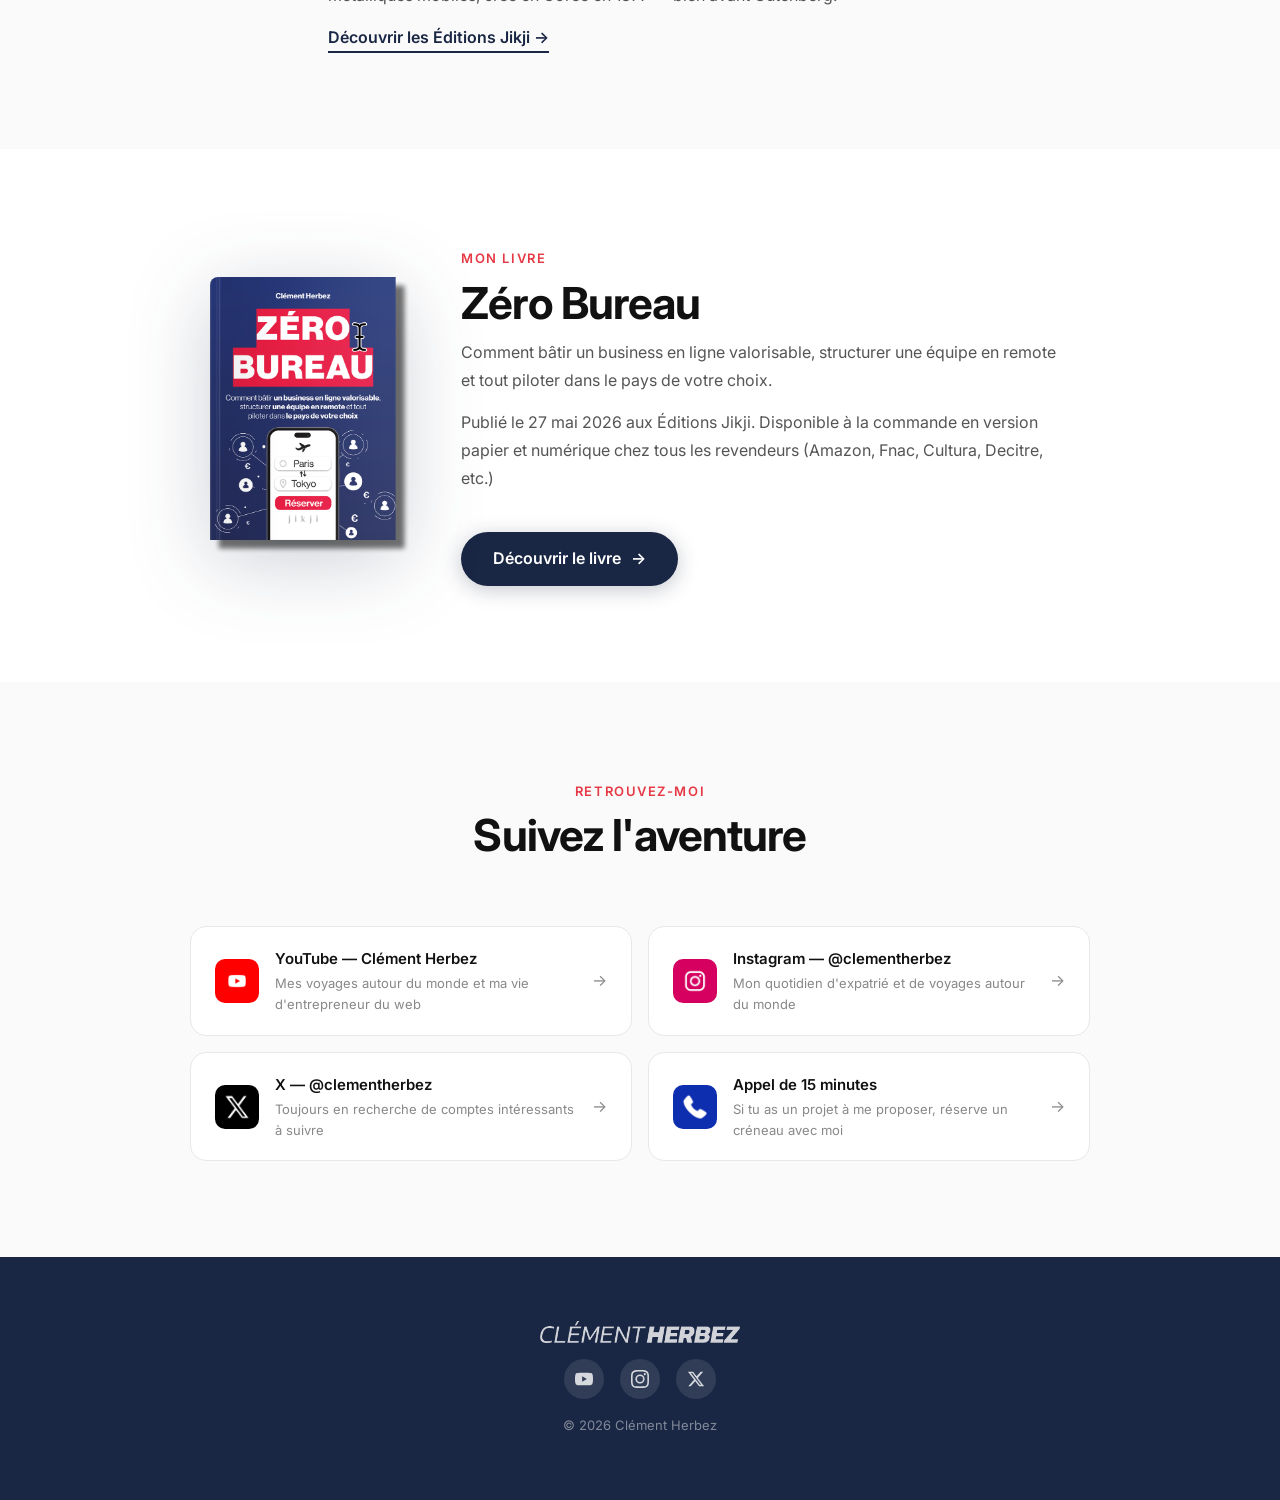
==== commit 2ad2fa01: "Uniformise liens, agrandit mockup livre, boutons achat en haut - Retire Jikji de la section Retrouve" ====
--- a/a-propos/index.html
+++ b/a-propos/index.html
@@ -194,7 +194,7 @@
             <h2 class="book-section__title">Zéro Bureau</h2>
             <div class="book-section__body">
               <p>Comment bâtir un business en ligne valorisable, structurer une équipe en remote et tout piloter dans le pays de votre choix.</p>
-              <p>Publié le 27 mai 2026 aux Éditions Jikji. Disponible sur Amazon, Fnac, Cultura et Decitre.</p>
+              <p>Publié le 27 mai 2026 aux Éditions Jikji. Disponible à la commande en version papier et numérique chez tous les revendeurs (Amazon, Fnac, Cultura, Decitre, etc.)</p>
             </div>
             <a href="/livre/" class="hero__cta" style="margin-top: 0.5rem;">
               Découvrir le livre <span class="hero__cta-arrow" aria-hidden="true">→</span>
@@ -227,7 +227,7 @@
               <img class="link-card__icon" src="../assets/logo-instagram.png" alt="" width="44" height="44">
               <div class="link-card__text">
                 <span class="link-card__title">Instagram — @clementherbez</span>
-                <span class="link-card__desc">Mon quotidien d'expatrié et de voyages</span>
+                <span class="link-card__desc">Mon quotidien d'expatrié et de voyages autour du monde</span>
               </div>
               <span class="link-card__arrow" aria-hidden="true">→</span>
             </a>
@@ -247,7 +247,7 @@
               <img class="link-card__icon" src="../assets/logo-appel.png" alt="" width="44" height="44">
               <div class="link-card__text">
                 <span class="link-card__title">Appel de 15 minutes</span>
-                <span class="link-card__desc">Si tu souhaites échanger et que ça m'intéresse</span>
+                <span class="link-card__desc">Si tu as un projet à me proposer, réserve un créneau avec moi</span>
               </div>
               <span class="link-card__arrow" aria-hidden="true">→</span>
             </a>
--- a/styles.css
+++ b/styles.css
@@ -343,7 +343,7 @@
 }
 
 .hero--centered .hero__book-img {
-  max-width: 580px;
+  max-width: 820px;
   filter: drop-shadow(0 24px 56px rgba(26, 39, 68, 0.22));
   border-radius: var(--radius-md);
 }
@@ -632,6 +632,11 @@
   box-shadow: 0 8px 28px rgba(26, 39, 68, 0.32);
 }
 
+.buy-grid--hero {
+  margin-top: var(--space-md);
+  max-width: none;
+}
+
 @media (max-width: 767px) {
   .buy-grid {
     grid-template-columns: repeat(2, 1fr);
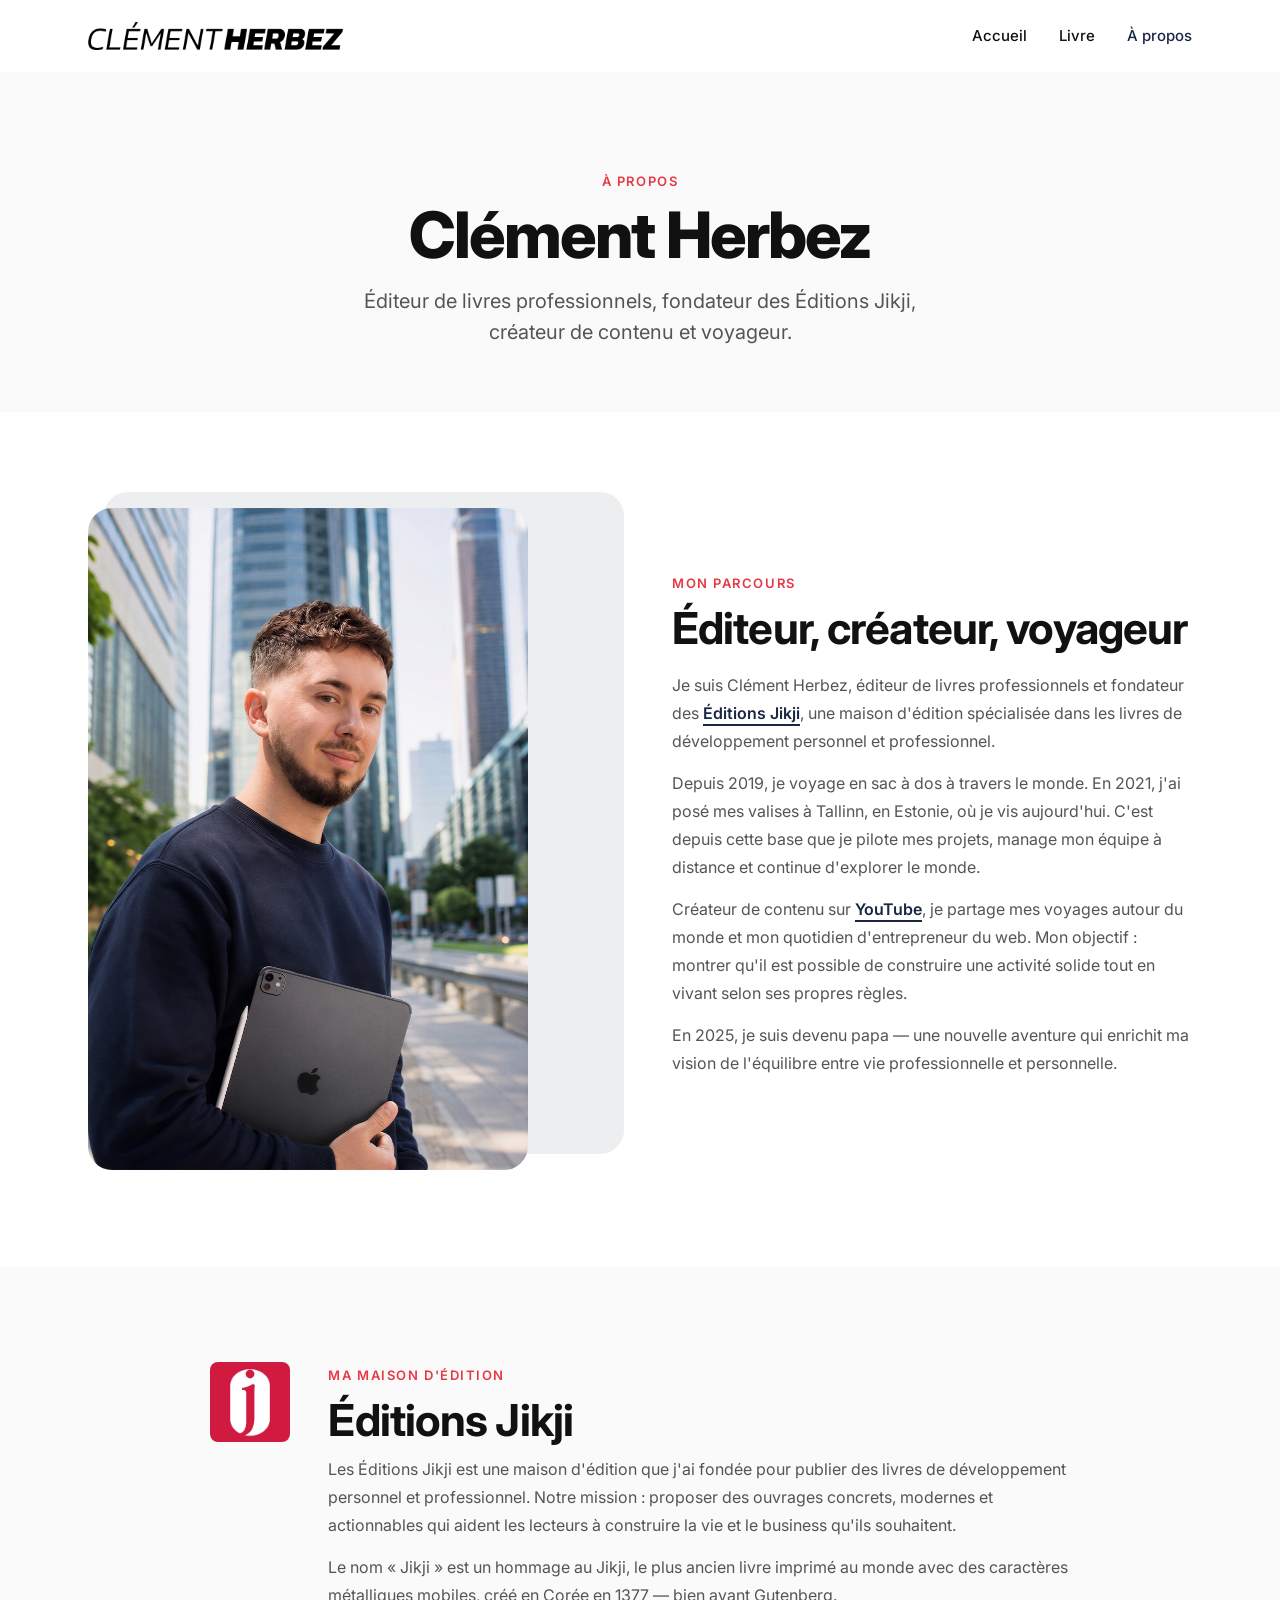
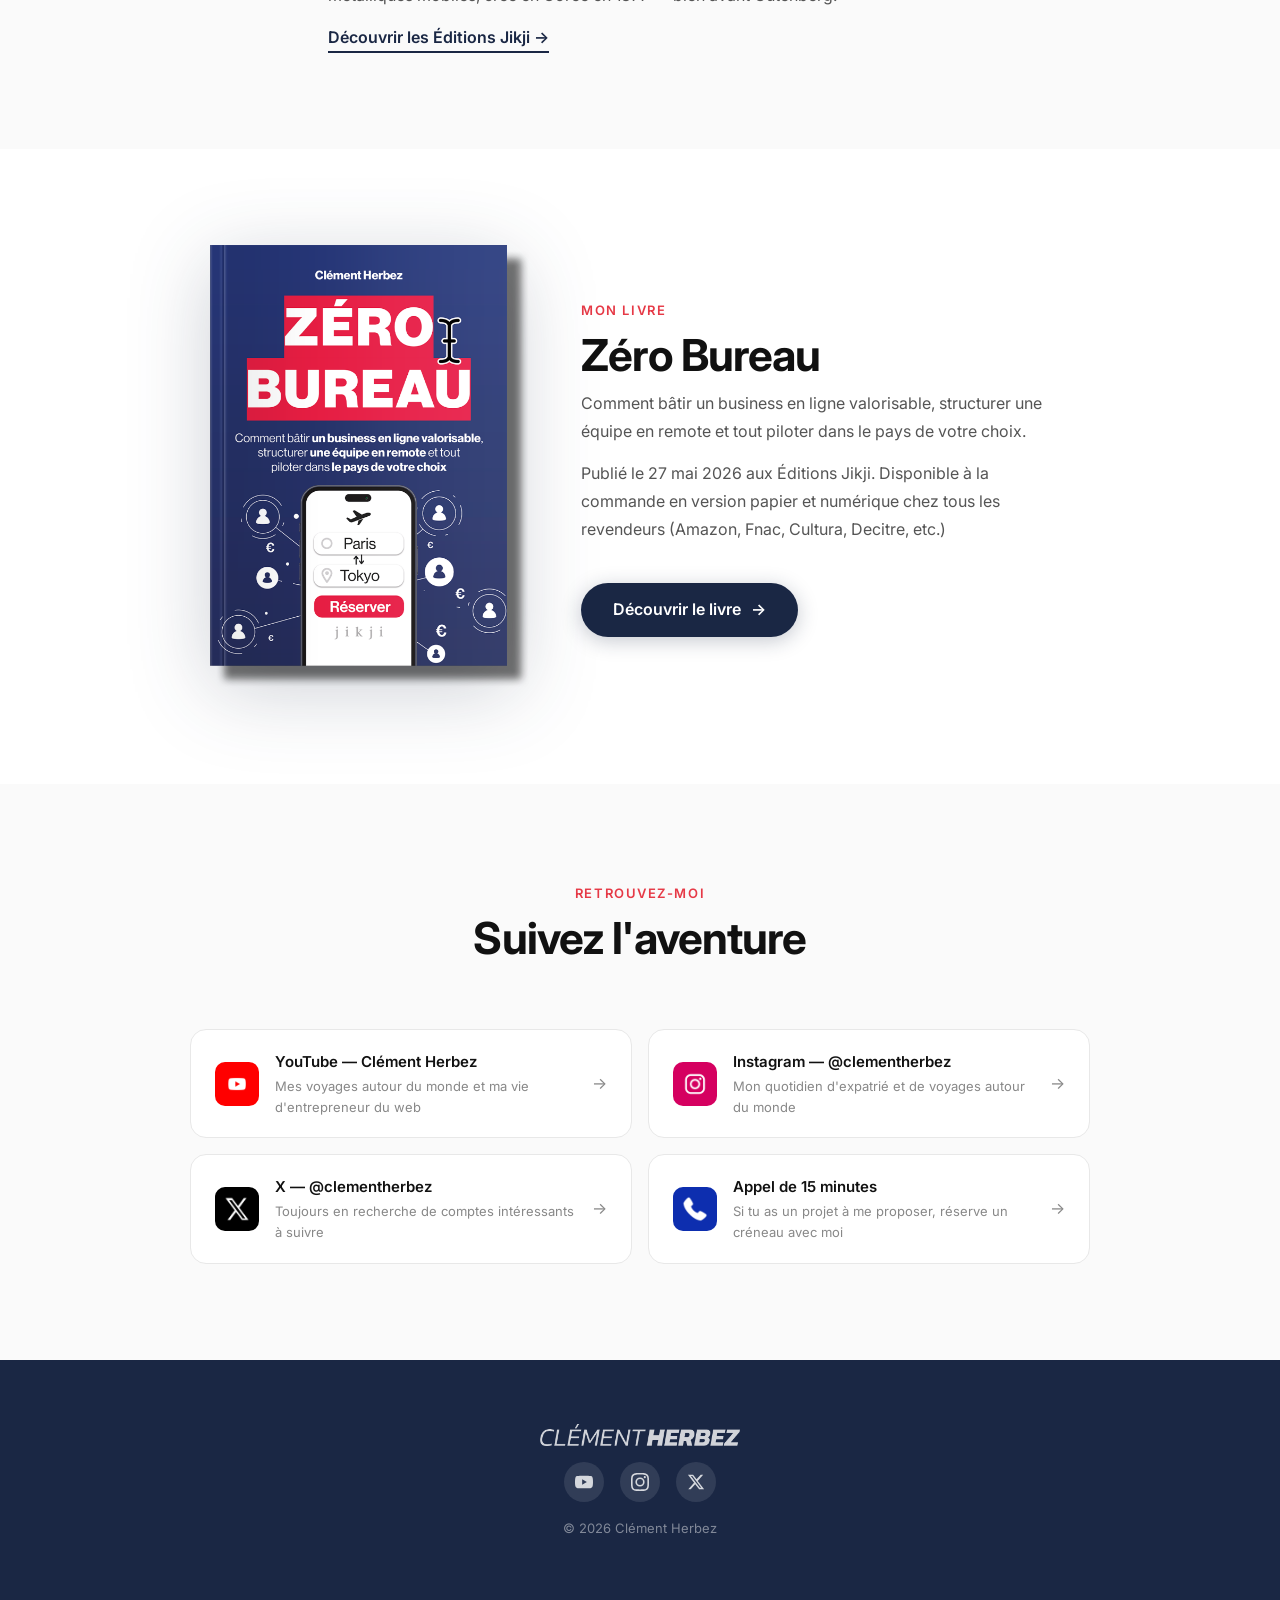
==== commit 62b58605: "Ajoute Google Analytics (G-QJYT5BM8Z3) sur les 3 pages Co-Authored-By: Claude Opus 4.6 <noreply@anth" ====
--- a/a-propos/index.html
+++ b/a-propos/index.html
@@ -37,6 +37,15 @@
   <link href="https://fonts.googleapis.com/css2?family=Inter:wght@400;500;600;700;800&display=swap" rel="stylesheet">
 
   <link rel="stylesheet" href="../styles.css">
+
+  <!-- Google tag (gtag.js) -->
+  <script async src="https://www.googletagmanager.com/gtag/js?id=G-QJYT5BM8Z3"></script>
+  <script>
+    window.dataLayer = window.dataLayer || [];
+    function gtag(){dataLayer.push(arguments);}
+    gtag('js', new Date());
+    gtag('config', 'G-QJYT5BM8Z3');
+  </script>
 
   <!-- Schema.org JSON-LD : AboutPage -->
   <script type="application/ld+json">
--- a/styles.css
+++ b/styles.css
@@ -343,7 +343,7 @@
 }
 
 .hero--centered .hero__book-img {
-  max-width: 820px;
+  max-width: 100%;
   filter: drop-shadow(0 24px 56px rgba(26, 39, 68, 0.22));
   border-radius: var(--radius-md);
 }
@@ -352,10 +352,17 @@
   margin-inline: auto;
 }
 
-@media (max-width: 767px) {
-  .hero--centered .hero__book-img {
-    max-width: 100%;
-  }
+.hero__buy {
+  margin-top: var(--space-md);
+  padding-top: var(--space-md);
+  border-top: 1px solid var(--color-border);
+}
+
+.hero__buy-intro {
+  font-size: clamp(1.125rem, 2vw, 1.375rem);
+  font-weight: 700;
+  color: var(--color-navy);
+  margin-bottom: var(--space-sm);
 }
 
 /* ===== About / Qui suis-je ===== */
@@ -601,35 +608,22 @@
   align-items: center;
   justify-content: center;
   padding: 1rem 1.25rem;
-  background: var(--color-surface);
-  border: 2px solid var(--color-border);
+  background: var(--color-red);
+  border: 2px solid var(--color-red);
   border-radius: var(--radius-md);
   text-decoration: none;
-  color: var(--color-text);
+  color: #ffffff;
   font-weight: 600;
   font-size: 0.9375rem;
-  transition: border-color var(--transition-fast), background var(--transition-fast), color var(--transition-fast), transform var(--transition-fast), box-shadow var(--transition-fast);
+  box-shadow: 0 4px 16px rgba(230, 57, 70, 0.2);
+  transition: background var(--transition-fast), border-color var(--transition-fast), transform var(--transition-fast), box-shadow var(--transition-fast);
 }
 
 .buy-btn:hover {
-  border-color: var(--color-navy);
-  background: var(--color-navy);
-  color: #ffffff;
+  background: #cf2f3f;
+  border-color: #cf2f3f;
   transform: translateY(-2px);
-  box-shadow: 0 4px 20px rgba(26, 39, 68, 0.2);
-}
-
-.buy-btn--primary {
-  border-color: var(--color-navy);
-  background: var(--color-navy);
-  color: #ffffff;
-  box-shadow: 0 4px 16px rgba(26, 39, 68, 0.2);
-}
-
-.buy-btn--primary:hover {
-  background: var(--color-navy-light);
-  border-color: var(--color-navy-light);
-  box-shadow: 0 8px 28px rgba(26, 39, 68, 0.32);
+  box-shadow: 0 8px 28px rgba(230, 57, 70, 0.35);
 }
 
 .buy-grid--hero {
@@ -651,10 +645,6 @@
 .pitch__inner {
   max-width: 740px;
   margin-inline: auto;
-}
-
-.pitch__inner .section-label,
-.pitch__inner h2 {
   text-align: center;
 }
 
@@ -666,6 +656,7 @@
   color: var(--color-text-secondary);
   font-size: 1.0625rem;
   line-height: 1.8;
+  text-align: left;
 }
 
 .pitch__body p + p {
@@ -765,10 +756,9 @@
 }
 
 .book-section__cover {
-  width: 200px;
+  width: 320px;
   height: auto;
   filter: drop-shadow(0 16px 40px rgba(26, 39, 68, 0.22));
-  border-radius: var(--radius-sm);
 }
 
 .book-section__title {
@@ -793,7 +783,7 @@
 
   .book-section__cover {
     margin-inline: auto;
-    width: 160px;
+    width: 240px;
   }
 }
 
